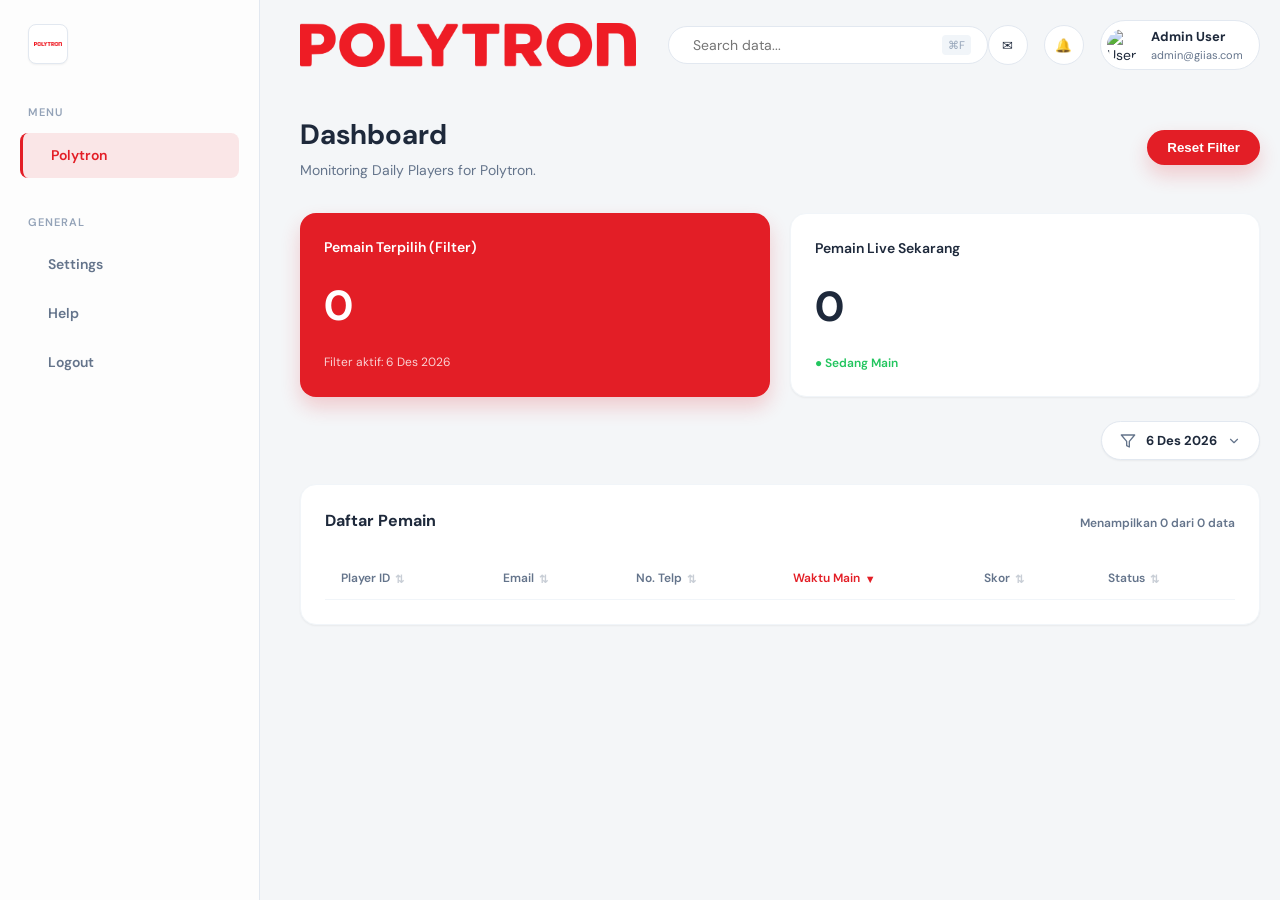
==== polytron-dashboard/index.html @ 3e0408cd "Add files via upload" ====
<!DOCTYPE html>
<html lang="id">

<head>
  <meta charset="UTF-8" />
  <meta name="viewport" content="width=device-width, initial-scale=1.0" />
  <title>Polytron — Live Player Statistics · GIIAS 2026</title>
  <link rel="stylesheet" href="./css/polytron-stats.css" />
</head>

<body>


  <div class="app-container">

    <!-- ==============================================
       SIDEBAR
  =============================================== -->
    <aside class="sidebar">
      <div class="sidebar-logo">
        <div class="logo-box">
          <img src="./img/Polytron.svg.webp" alt="Polytron" class="logo-img" />
        </div>
      </div>

      <div class="menu-section">
        <h3 class="menu-title">MENU</h3>
        <a href="./index.html" class="menu-item active"><i class="icon-brand"></i> Polytron</a>
      </div>

      <div class="menu-section">
        <h3 class="menu-title">GENERAL</h3>
        <a href="#" class="menu-item"><i class="icon-settings"></i> Settings</a>
        <a href="#" class="menu-item"><i class="icon-help"></i> Help</a>
        <a href="/" class="menu-item"><i class="icon-logout"></i> Logout</a>
      </div>

    </aside>

    <!-- ==============================================
       MAIN CONTENT
  =============================================== -->
    <main class="main-content">

      <!-- TOPBAR -->
      <header class="topbar">
        <div class="topbar-left" style="display: flex; align-items: center; gap: 32px;">
          <img src="./img/Polytron.svg.webp" alt="Polytron" style="height: 44px; object-fit: contain;" />
          <div class="search-wrap">
            <i class="icon-search"></i>
            <input type="text" placeholder="Search data..." />
            <span class="shortcut">⌘F</span>
          </div>
        </div>

        <div class="topbar-actions">
          <button class="btn-icon">✉</button>
          <button class="btn-icon">🔔</button>
          <div class="user-profile">
            <img src="https://i.pravatar.cc/150?img=11" alt="User" />
            <div class="user-info">
              <strong>Admin User</strong>
              <span>admin@giias.com</span>
            </div>
          </div>
        </div>
      </header>

      <!-- HEADER -->
      <div class="page-header">
        <div class="header-titles">
          <h1>Dashboard</h1>
          <p>Monitoring Daily Players for Polytron.</p>
        </div>
        <div class="header-actions">
          <button class="btn-primary" id="reset-btn">Reset Filter</button>
        </div>
      </div>

      <!-- TOP CARDS ROW -->
      <div class="summary-cards">
        <!-- Card 1 -->
        <div class="card card-primary">
          <div class="card-head">
            <span>Pemain Terpilih (Filter)</span>
          </div>
          <h2 id="sum-filtered">0</h2>
          <div class="card-foot" id="sum-filtered-meta">
            Menampilkan total data sesuai filter
          </div>
        </div>

        <!-- Card 2 -->
        <div class="card">
          <div class="card-head">
            <span>Pemain Live Sekarang</span>
          </div>
          <h2 id="sum-live">0</h2>
          <div class="card-foot" style="color: var(--success); font-weight: 600;">
            ● Sedang Main
          </div>
        </div>
      </div>

      <!-- FILTER TRIGGER & POPUP -->
      <div class="filter-trigger-wrap"
        style="position: relative; margin-bottom: 20px; display: flex; justify-content: flex-end;">
        <button class="btn-filter" id="filter-trigger-btn">
          <svg width="16" height="16" viewBox="0 0 24 24" fill="none" stroke="currentColor" stroke-width="2"
            stroke-linecap="round" stroke-linejoin="round">
            <polygon points="22 3 2 3 10 12.46 10 19 14 21 14 12.46 22 3"></polygon>
          </svg>
          <span id="filter-trigger-text">Semua Waktu</span>
          <svg class="chevron" width="14" height="14" viewBox="0 0 24 24" fill="none" stroke="currentColor"
            stroke-width="2" stroke-linecap="round" stroke-linejoin="round">
            <polyline points="6 9 12 15 18 9"></polyline>
          </svg>
        </button>

        <div class="filter-popup" id="filter-popup"
          style="display: none; position: absolute; top: calc(100% + 10px); right: 0; background: var(--bg-panel); border: 1px solid var(--border); border-radius: var(--r-md); padding: 20px; z-index: 200; box-shadow: 0 10px 40px rgba(0,0,0,0.15); width: max-content; max-width: calc(100vw - 300px);">
          <div style="display: flex; justify-content: space-between; align-items: center; margin-bottom: 16px;">
            <strong style="font-size: 14px;">Pilih Waktu</strong>
          </div>

          <div style="margin-bottom: 24px; min-width: 280px;">
            <div style="display: flex; justify-content: space-between; align-items: center; margin-bottom: 12px;">
              <button class="btn-cal-nav" id="cal-prev" title="Previous Month">
                <svg width="14" height="14" viewBox="0 0 24 24" fill="none" stroke="currentColor" stroke-width="2"
                  stroke-linecap="round" stroke-linejoin="round">
                  <polyline points="15 18 9 12 15 6"></polyline>
                </svg>
              </button>
              <div id="cal-month-year" style="font-weight: 700; font-size: 13px;">Agustus 2026</div>
              <button class="btn-cal-nav" id="cal-next" title="Next Month">
                <svg width="14" height="14" viewBox="0 0 24 24" fill="none" stroke="currentColor" stroke-width="2"
                  stroke-linecap="round" stroke-linejoin="round">
                  <polyline points="9 18 15 12 9 6"></polyline>
                </svg>
              </button>
            </div>

            <div class="calendar-weekdays"
              style="display: grid; grid-template-columns: repeat(7, 1fr); text-align: center; font-size: 10px; font-weight: 700; color: var(--text-muted); margin-bottom: 8px;">
              <div>MIN</div>
              <div>SEN</div>
              <div>SEL</div>
              <div>RAB</div>
              <div>KAM</div>
              <div>JUM</div>
              <div>SAB</div>
            </div>
            <div class="day-pills-wrap" id="day-pills">
              <!-- JS will populate calendar days here -->
            </div>
          </div>

          <div>
            <div
              style="font-size: 11px; text-transform: uppercase; color: var(--text-muted); margin-bottom: 8px; font-weight: 600;">
              Filter Jam</div>
            <div class="hour-pills-wrap" id="hour-pills" style="display: flex; flex-wrap: wrap; gap: 6px;">
              <!-- JS will populate hour pills -->
            </div>
          </div>
        </div>
      </div>

      <!-- TABLE ROW -->
      <div class="table-row">
        <div class="widget widget-table">
          <div class="widget-header">
            <h3>Daftar Pemain</h3>
            <span id="tbl-meta" style="font-size: 12px; color: var(--text-muted); font-weight: 600;">Menampilkan
              data...</span>
          </div>
          <div class="table-container">
            <table class="data-table">
              <thead>
                <tr>
                  <th data-sort="name" class="sortable-th">Player ID <span class="sort-icon"></span></th>
                  <th data-sort="email" class="sortable-th">Email <span class="sort-icon"></span></th>
                  <th data-sort="phone" class="sortable-th">No. Telp <span class="sort-icon"></span></th>
                  <th data-sort="created_at" class="sortable-th">Waktu Main <span class="sort-icon"></span></th>
                  <th data-sort="score" class="sortable-th">Skor <span class="sort-icon"></span></th>
                  <th data-sort="status" class="sortable-th">Status <span class="sort-icon"></span></th>
                </tr>
              </thead>
              <tbody id="player-tbody">
                <!-- JS data -->
              </tbody>
            </table>
          </div>
        </div>
      </div>

    </main>
  </div>

  <script src="./js/polytron-stats.js"></script>
  <script src="./js/script.js"></script>
</body>

</html>
---- polytron-dashboard/css/polytron-stats.css ----
/* ==========================================================================
   Polytron Dashboard (Light Theme)
   Based on "Donezo" UI Reference
   Font: DM Sans
   Color: Red / White / Light Gray
   ========================================================================== */

@font-face {
  font-family: 'DM Sans';
  src: url('../fonts/dm-sans-semi-bold.ttf') format('truetype');
  font-weight: 600;
  font-style: normal;
}
@font-face {
  font-family: 'DM Sans';
  src: url('../fonts/DMSans-VariableFont_opsz,wght.ttf') format('truetype');
  font-weight: 400 700;
  font-style: normal;
}

:root {
  /* Light Theme Colors */
  --bg-body: #F4F6F8;
  --bg-sidebar: #FDFDFD;
  --bg-panel: #FFFFFF;
  
  --primary: #E31E26; /* Polytron Red */
  --primary-dark: #C21A20;
  --primary-light: rgba(227, 30, 38, 0.1);
  --success: #22C55E;
  
  --text-main: #1E293B;
  --text-muted: #64748B;
  --text-light: #94A3B8;
  
  --border: #E2E8F0;
  --border-light: #F1F5F9;
  
  --shadow-sm: 0 1px 2px rgba(0,0,0,0.05);
  --shadow-md: 0 4px 6px -1px rgba(0,0,0,0.05), 0 2px 4px -1px rgba(0,0,0,0.03);
  --shadow-lg: 0 10px 15px -3px rgba(0,0,0,0.05), 0 4px 6px -2px rgba(0,0,0,0.02);
  --shadow-primary: 0 10px 20px rgba(227, 30, 38, 0.2);
  
  --r-sm: 8px;
  --r-md: 16px;
  --r-lg: 24px;
  --r-full: 9999px;
  
  font-family: 'DM Sans', sans-serif;
}

* { box-sizing: border-box; }
body {
  margin: 0;
  background: var(--bg-body);
  color: var(--text-main);
  font-size: 14px;
  line-height: 1.5;
  -webkit-font-smoothing: antialiased;
}
a { color: inherit; text-decoration: none; }
h1, h2, h3, h4, p { margin: 0; }

/* ═══════════════════════════════════════════
   LAYOUT
═══════════════════════════════════════════ */
.app-container {
  display: flex;
  min-height: 100vh;
}

/* ═══════════════════════════════════════════
   SIDEBAR
═══════════════════════════════════════════ */
.sidebar {
  width: 260px;
  background: var(--bg-sidebar);
  border-right: 1px solid var(--border);
  display: flex;
  flex-direction: column;
  padding: 24px 20px;
  position: fixed;
  top: 0; bottom: 0; left: 0;
  z-index: 10;
}
.sidebar-logo {
  display: flex;
  align-items: center;
  gap: 12px;
  margin-bottom: 40px;
  padding: 0 8px;
}
.logo-box {
  width: 40px; height: 40px;
  background: var(--bg-panel);
  border-radius: var(--r-sm);
  display: flex; align-items: center; justify-content: center;
  box-shadow: var(--shadow-sm);
  border: 1px solid var(--border);
}
.logo-img { width: 28px; height: 28px; object-fit: contain; }
.logo-text { font-size: 20px; font-weight: 700; color: var(--text-main); }

.menu-section { margin-bottom: 32px; }
.menu-title {
  font-size: 11px;
  font-weight: 600;
  color: var(--text-light);
  text-transform: uppercase;
  letter-spacing: 1px;
  margin-bottom: 12px;
  padding: 0 8px;
}
.menu-item {
  display: flex;
  align-items: center;
  gap: 12px;
  padding: 12px 16px;
  border-radius: var(--r-sm);
  color: var(--text-muted);
  font-weight: 600;
  transition: all 0.2s;
  margin-bottom: 4px;
}
.menu-item:hover {
  background: var(--border-light);
  color: var(--text-main);
}
.menu-item.active {
  background: var(--primary-light);
  color: var(--primary);
  border-left: 3px solid var(--primary);
}
.menu-item .badge {
  margin-left: auto;
  background: var(--primary);
  color: #fff;
  font-size: 10px;
  padding: 2px 6px;
  border-radius: var(--r-sm);
}

.sidebar-promo {
  margin-top: auto;
  background: #0f0f15;
  color: #fff;
  padding: 24px 16px;
  border-radius: var(--r-md);
  text-align: center;
  position: relative;
  overflow: hidden;
}
.sidebar-promo h4 { font-size: 14px; margin-bottom: 8px; }
.sidebar-promo p { font-size: 11px; color: #a1a1aa; margin-bottom: 16px; }
.btn-promo {
  background: var(--primary);
  color: #fff;
  border: none;
  padding: 8px 16px;
  border-radius: var(--r-sm);
  font-weight: 600;
  font-size: 12px;
  cursor: pointer;
  width: 100%;
}

/* ═══════════════════════════════════════════
   MAIN CONTENT
═══════════════════════════════════════════ */
.main-content {
  flex: 1;
  margin-left: 260px;
  padding: 0 40px 40px 40px;
}

/* TOPBAR */
.topbar {
  display: flex;
  align-items: center;
  justify-content: space-between;
  padding: 20px 0;
  margin-bottom: 24px;
}
.search-wrap {
  display: flex;
  align-items: center;
  background: var(--bg-panel);
  border: 1px solid var(--border);
  border-radius: var(--r-full);
  padding: 8px 16px;
  width: 320px;
}
.search-wrap input {
  border: none;
  background: transparent;
  outline: none;
  flex: 1;
  padding: 0 8px;
  font-family: inherit;
  font-size: 14px;
}
.search-wrap .shortcut {
  font-size: 11px;
  color: var(--text-light);
  background: var(--border-light);
  padding: 2px 6px;
  border-radius: 4px;
}
.topbar-actions {
  display: flex;
  align-items: center;
  gap: 16px;
}
.btn-icon {
  width: 40px; height: 40px;
  border-radius: 50%;
  background: var(--bg-panel);
  border: 1px solid var(--border);
  display: flex; align-items: center; justify-content: center;
  color: var(--text-main);
  cursor: pointer;
}
.user-profile {
  display: flex;
  align-items: center;
  gap: 12px;
  background: var(--bg-panel);
  padding: 6px 16px 6px 6px;
  border-radius: var(--r-full);
  border: 1px solid var(--border);
}
.user-profile img {
  width: 32px; height: 32px;
  border-radius: 50%;
}
.user-info strong { display: block; font-size: 13px; }
.user-info span { display: block; font-size: 11px; color: var(--text-muted); }

/* HEADER */
.page-header {
  display: flex;
  justify-content: space-between;
  align-items: center;
  margin-bottom: 32px;
}
.header-titles h1 { font-size: 28px; font-weight: 700; margin-bottom: 4px; }
.header-titles p { color: var(--text-muted); font-size: 14px; }
.header-actions { display: flex; gap: 12px; }
.btn-primary {
  background: var(--primary);
  color: #fff;
  border: none;
  padding: 10px 20px;
  border-radius: var(--r-full);
  font-weight: 600;
  cursor: pointer;
  box-shadow: var(--shadow-primary);
}
.btn-outline {
  background: transparent;
  color: var(--text-main);
  border: 1px solid var(--border);
  padding: 10px 20px;
  border-radius: var(--r-full);
  font-weight: 600;
  cursor: pointer;
}

/* ═══════════════════════════════════════════
   FILTER BUTTON
═══════════════════════════════════════════ */
.btn-filter {
  background: var(--bg-panel);
  color: var(--text-main);
  border: 1px solid var(--border);
  padding: 10px 18px;
  border-radius: var(--r-full);
  display: flex;
  align-items: center;
  gap: 10px;
  font-family: inherit;
  font-size: 13px;
  font-weight: 700;
  cursor: pointer;
  transition: all 0.2s cubic-bezier(0.4, 0, 0.2, 1);
  box-shadow: var(--shadow-sm);
}
.btn-filter svg {
  color: var(--text-muted);
  transition: transform 0.3s;
}
.btn-filter:hover {
  background: var(--border-light);
  border-color: var(--primary);
  color: var(--primary);
  box-shadow: 0 4px 12px rgba(227,30,38,0.15);
  transform: translateY(-2px);
}
.btn-filter:hover svg {
  color: var(--primary);
}
.btn-filter.open {
  border-color: var(--primary);
  background: var(--primary-light);
  color: var(--primary);
}
.btn-filter.open .chevron {
  transform: rotate(180deg);
}
.btn-filter.open svg {
  color: var(--primary);
}

/* ═══════════════════════════════════════════
   SUMMARY CARDS
═══════════════════════════════════════════ */
.summary-cards {
  display: grid;
  grid-template-columns: repeat(2, 1fr);
  gap: 20px;
  margin-bottom: 24px;
}
.card {
  background: var(--bg-panel);
  border-radius: var(--r-md);
  padding: 24px;
  box-shadow: var(--shadow-sm);
  border: 1px solid var(--border-light);
  display: flex;
  flex-direction: column;
}
.card-primary {
  background: var(--primary);
  color: #fff;
  border: none;
  box-shadow: var(--shadow-primary);
}
.card-head {
  display: flex;
  justify-content: space-between;
  align-items: center;
  font-weight: 600;
  margin-bottom: 16px;
}
.btn-arrow {
  width: 28px; height: 28px;
  border-radius: 50%;
  border: 1px solid var(--border);
  background: transparent;
  display: flex; align-items: center; justify-content: center;
  cursor: pointer;
}
.card-primary .btn-arrow { border-color: rgba(255,255,255,0.3); color: #fff; }
.card h2 {
  font-size: 42px;
  font-weight: 700;
  margin-bottom: 16px;
}
.card-foot {
  font-size: 12px;
  color: var(--text-muted);
}
.card-primary .card-foot { color: rgba(255,255,255,0.8); }
.trend.up {
  color: var(--success);
  background: rgba(34, 197, 94, 0.1);
  padding: 2px 8px;
  border-radius: 4px;
  font-weight: 600;
  margin-right: 6px;
}
.card-primary .trend.up { background: rgba(255,255,255,0.2); color: #fff; }
.trend.text { color: var(--text-main); font-weight: 600; }

/* ═══════════════════════════════════════════
   WIDGET GRID -> FILTERS ROW
═══════════════════════════════════════════ */
.filters-row {
  display: grid;
  grid-template-columns: 2fr 1.5fr;
  gap: 24px;
}
.table-row {
  margin-top: 24px;
}
.widget {
  background: var(--bg-panel);
  border-radius: var(--r-md);
  padding: 24px;
  box-shadow: var(--shadow-sm);
  border: 1px solid var(--border-light);
  margin-bottom: 24px;
}
.widget h3 { font-size: 16px; font-weight: 700; margin-bottom: 4px; }
.widget-sub { font-size: 12px; color: var(--text-muted); margin-bottom: 24px; }
.widget-header {
  display: flex;
  justify-content: space-between;
  align-items: center;
  margin-bottom: 20px;
}
.btn-outline-sm {
  background: transparent;
  border: 1px solid var(--border);
  border-radius: var(--r-full);
  padding: 6px 12px;
  font-size: 12px;
  font-weight: 600;
  cursor: pointer;
}

/* DAY PILLS (Calendar Style) */
.day-pills-wrap {
  display: grid;
  grid-template-columns: repeat(7, 1fr);
  gap: 4px;
}
.btn-cal-nav {
  width: 24px; height: 24px;
  display: flex; align-items: center; justify-content: center;
  border-radius: 4px;
  background: transparent;
  border: 1px solid var(--border);
  color: var(--text-muted);
  cursor: pointer;
  transition: all 0.2s;
}
.btn-cal-nav:hover {
  background: var(--border-light);
  color: var(--text-main);
}
.day-pill {
  width: 32px;
  height: 32px;
  margin: 0 auto;
  flex-shrink: 0;
  display: flex;
  flex-direction: column;
  align-items: center;
  justify-content: center;
  gap: 0px;
  border-radius: var(--r-sm);
  background: var(--bg-body);
  border: 1px solid var(--border);
  cursor: pointer;
  transition: all 0.2s cubic-bezier(0.34,1.56,0.64,1);
  position: relative;
  user-select: none;
  touch-action: none;
}
.day-pill:hover {
  border-color: var(--primary);
  background: #fff;
  transform: translateY(-2px);
  box-shadow: 0 4px 12px rgba(227,30,38,0.15);
}
.day-pill.active {
  background: var(--primary);
  border-color: var(--primary);
  color: #fff;
  transform: translateY(-2px);
  box-shadow: 0 4px 16px rgba(227,30,38,0.3);
}
.day-pill.active .day-lbl {
  color: #fff;
  opacity: 0.8;
}
.day-pill.empty {
  background: transparent;
  border-color: transparent;
  cursor: default;
  pointer-events: none;
}
.day-pill.disabled {
  opacity: 0.3;
  pointer-events: none;
}

/* HOUR PILLS (Grid style) */
.hour-pills-wrap {
  display: flex;
  flex-wrap: wrap;
  gap: 6px;
  max-width: 320px;
}
.hour-pill {
  display: flex;
  flex-direction: column;
  align-items: center;
  justify-content: center;
  width: 32px;
  height: 32px;
  background: var(--bg-body);
  border: 1px solid transparent;
  border-radius: var(--r-sm);
  font-size: 11px;
  font-weight: 600;
  color: var(--text-muted);
  cursor: pointer;
  transition: all 0.2s;
  user-select: none;
  touch-action: none;
}
.hour-pill.has-data { color: var(--text-main); background: #fff; border-color: var(--border); }
.hour-pill:hover.has-data { border-color: var(--primary); color: var(--primary); }
.hour-pill.active { background: var(--primary); color: #fff; border-color: var(--primary); box-shadow: 0 4px 10px rgba(227,30,38,0.2); }

/* DATA TABLE */
.table-container { overflow-x: auto; }
.data-table { width: 100%; border-collapse: collapse; }
.data-table th, .data-table td {
  padding: 12px 16px;
  text-align: left;
  border-bottom: 1px solid var(--border-light);
}
.data-table th { color: var(--text-muted); font-size: 12px; font-weight: 600; }
.data-table td { font-size: 13px; font-weight: 500; }
.status {
  padding: 4px 10px;
  border-radius: var(--r-full);
  font-size: 11px;
  font-weight: 700;
  text-transform: uppercase;
}
.status.playing { background: rgba(227,30,38,0.1); color: var(--primary); }
.status.waiting { background: rgba(245,158,11,0.1); color: #F59E0B; }
.status.done { background: rgba(34,197,94,0.1); color: var(--success); }

/* SORTABLE TABLE HEADERS */
.sortable-th {
  cursor: pointer;
  user-select: none;
  transition: color 0.2s, background 0.2s;
  white-space: nowrap;
  position: relative;
}
.sortable-th:hover {
  color: var(--primary);
  background: var(--primary-light);
}
.sortable-th.sort-active {
  color: var(--primary);
}
.sort-icon {
  display: inline-block;
  width: 14px;
  font-size: 10px;
  vertical-align: middle;
  margin-left: 2px;
  opacity: 0.35;
  transition: opacity 0.2s;
}
.sortable-th:hover .sort-icon { opacity: 0.6; }
.sortable-th.sort-active .sort-icon { opacity: 1; }

.sort-icon::after {
  content: '⇅';
  font-size: 11px;
}
.sort-icon.asc::after {
  content: '▲';
  color: var(--primary);
}
.sort-icon.desc::after {
  content: '▼';
  color: var(--primary);
}

/* Email & Phone cell truncation */
.cell-email,
.cell-phone {
  max-width: 180px;
  overflow: hidden;
  text-overflow: ellipsis;
  white-space: nowrap;
}

/* TIME TRACKER */
.widget-tracker { background: #0f0f15; color: #fff; text-align: center; padding: 40px 20px; }
.widget-tracker h3 { color: #a1a1aa; margin-bottom: 16px; }
.tracker-time { font-size: 48px; font-weight: 700; margin-bottom: 24px; font-variant-numeric: tabular-nums; }
.tracker-controls { display: flex; gap: 16px; justify-content: center; }
.btn-ctrl {
  width: 48px; height: 48px;
  border-radius: 50%;
  border: none;
  cursor: pointer;
  display: flex; align-items: center; justify-content: center;
  font-size: 18px; font-weight: 700;
}
.btn-ctrl.pause { background: #fff; color: #000; }
.btn-ctrl.stop { background: var(--primary); color: #fff; }

/* DONUT CHART (Mock) */
.donut-chart {
  width: 140px; height: 140px;
  border-radius: 50%;
  border: 16px solid var(--primary-light);
  border-top-color: var(--primary);
  margin: 0 auto 24px;
  display: flex; align-items: center; justify-content: center;
  position: relative;
}
.donut-inner { text-align: center; }
.donut-val { display: block; font-size: 24px; font-weight: 700; line-height: 1; }
.donut-lbl { font-size: 10px; color: var(--text-muted); }
.progress-legend { display: flex; justify-content: center; gap: 12px; font-size: 11px; font-weight: 600; color: var(--text-muted); }
.dot { display: inline-block; width: 8px; height: 8px; border-radius: 50%; margin-right: 4px; }
.dot.done { background: var(--primary); }
.dot.prog { background: var(--primary-dark); }
.dot.pend { background: var(--border); }
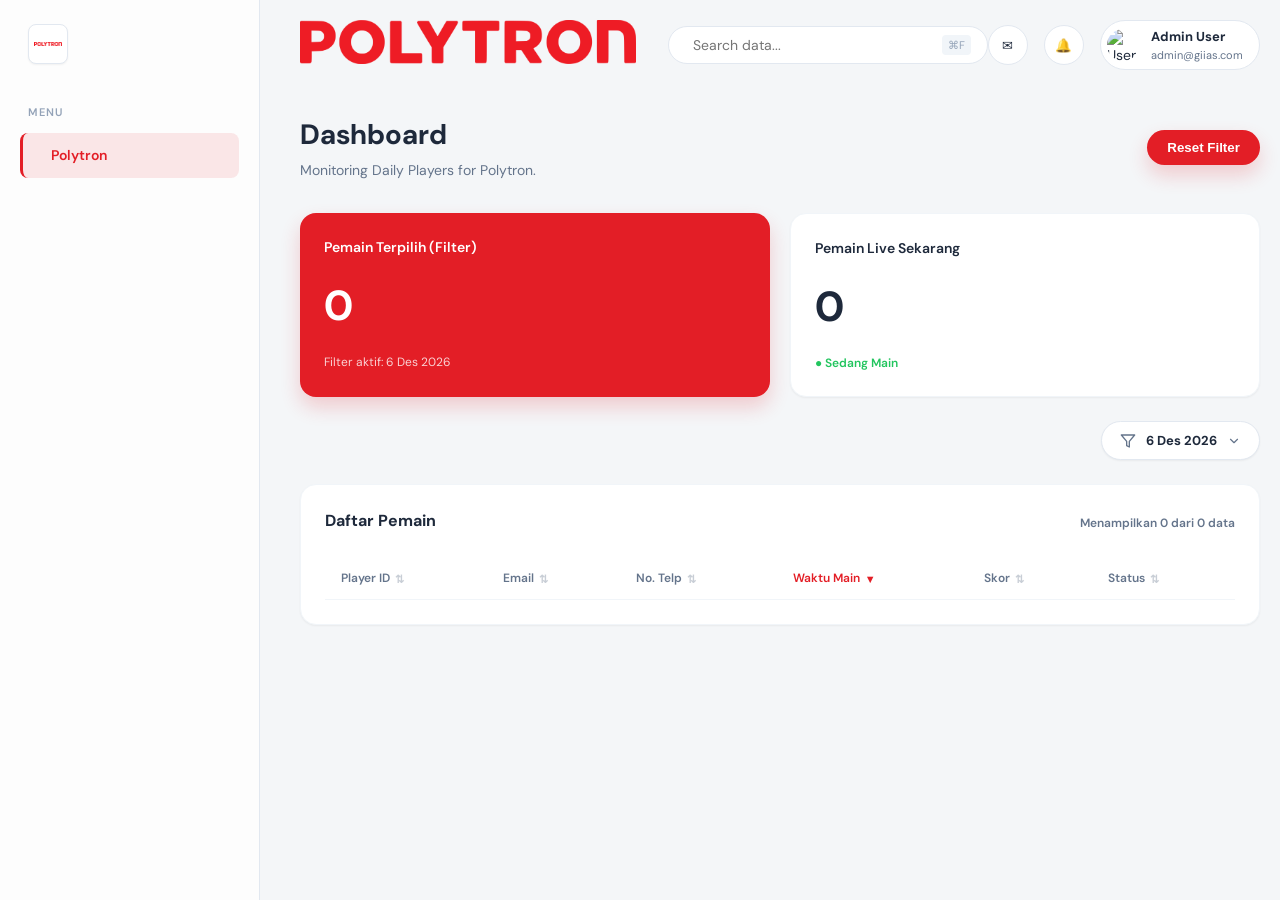
==== commit 45f921bf: "Add files via upload" ====
--- a/polytron-dashboard/index.html
+++ b/polytron-dashboard/index.html
@@ -28,13 +28,6 @@
         <a href="./index.html" class="menu-item active"><i class="icon-brand"></i> Polytron</a>
       </div>
 
-      <div class="menu-section">
-        <h3 class="menu-title">GENERAL</h3>
-        <a href="#" class="menu-item"><i class="icon-settings"></i> Settings</a>
-        <a href="#" class="menu-item"><i class="icon-help"></i> Help</a>
-        <a href="/" class="menu-item"><i class="icon-logout"></i> Logout</a>
-      </div>
-
     </aside>
 
     <!-- ==============================================
@@ -45,10 +38,12 @@
       <!-- TOPBAR -->
       <header class="topbar">
         <div class="topbar-left" style="display: flex; align-items: center; gap: 32px;">
-          <img src="./img/Polytron.svg.webp" alt="Polytron" style="height: 44px; object-fit: contain;" />
+          <a href="./index.html">
+            <img src="./img/Polytron.svg.webp" alt="Polytron" style="height: 44px; object-fit: contain;" />
+          </a>
           <div class="search-wrap">
             <i class="icon-search"></i>
-            <input type="text" placeholder="Search data..." />
+            <input type="text" id="search-input" placeholder="Search data..." />
             <span class="shortcut">⌘F</span>
           </div>
         </div>
@@ -162,6 +157,10 @@
             <div class="hour-pills-wrap" id="hour-pills" style="display: flex; flex-wrap: wrap; gap: 6px;">
               <!-- JS will populate hour pills -->
             </div>
+          </div>
+          
+          <div style="margin-top: 24px; padding-top: 16px; border-top: 1px solid var(--border-light);">
+            <button id="apply-filter-btn" class="btn-primary" style="width: 100%;">Terapkan / Tutup</button>
           </div>
         </div>
       </div>
--- a/polytron-dashboard/css/polytron-stats.css
+++ b/polytron-dashboard/css/polytron-stats.css
@@ -609,3 +609,93 @@
 .dot.done { background: var(--primary); }
 .dot.prog { background: var(--primary-dark); }
 .dot.pend { background: var(--border); }
+
+/* ═══════════════════════════════════════════
+   RESPONSIVE (MOBILE)
+═══════════════════════════════════════════ */
+@media (max-width: 768px) {
+  .app-container {
+    flex-direction: column;
+  }
+  .sidebar {
+    position: static;
+    width: 100%;
+    height: auto;
+    border-right: none;
+    border-bottom: 1px solid var(--border);
+    padding: 12px 16px;
+    flex-direction: row;
+    align-items: center;
+    overflow-x: auto;
+    gap: 16px;
+  }
+  .sidebar-logo {
+    margin-bottom: 0;
+    padding: 0;
+  }
+  .menu-section {
+    margin-bottom: 0;
+    display: flex;
+    align-items: center;
+    gap: 8px;
+  }
+  .menu-title {
+    display: none;
+  }
+  .menu-item {
+    margin-bottom: 0;
+    white-space: nowrap;
+    padding: 8px 12px;
+  }
+  .main-content {
+    margin-left: 0;
+    padding: 16px;
+  }
+  .topbar {
+    flex-direction: column;
+    align-items: stretch;
+    gap: 16px;
+    margin-bottom: 16px;
+  }
+  .topbar-left {
+    flex-direction: column;
+    align-items: stretch !important;
+    gap: 16px !important;
+  }
+  .topbar-left img {
+    align-self: center;
+  }
+  .search-wrap {
+    width: 100%;
+  }
+  .topbar-actions {
+    justify-content: space-between;
+    width: 100%;
+  }
+  .page-header {
+    flex-direction: column;
+    align-items: flex-start;
+    gap: 12px;
+    margin-bottom: 24px;
+  }
+  .summary-cards {
+    grid-template-columns: 1fr;
+    gap: 16px;
+  }
+  .filter-trigger-wrap {
+    justify-content: flex-start !important;
+  }
+  #filter-popup {
+    left: 0 !important;
+    right: 0 !important;
+    width: 100% !important;
+    max-width: 100% !important;
+  }
+  .hour-pills-wrap {
+    max-width: 100%;
+  }
+  .data-table th, .data-table td {
+    padding: 10px 12px;
+  }
+}
+
